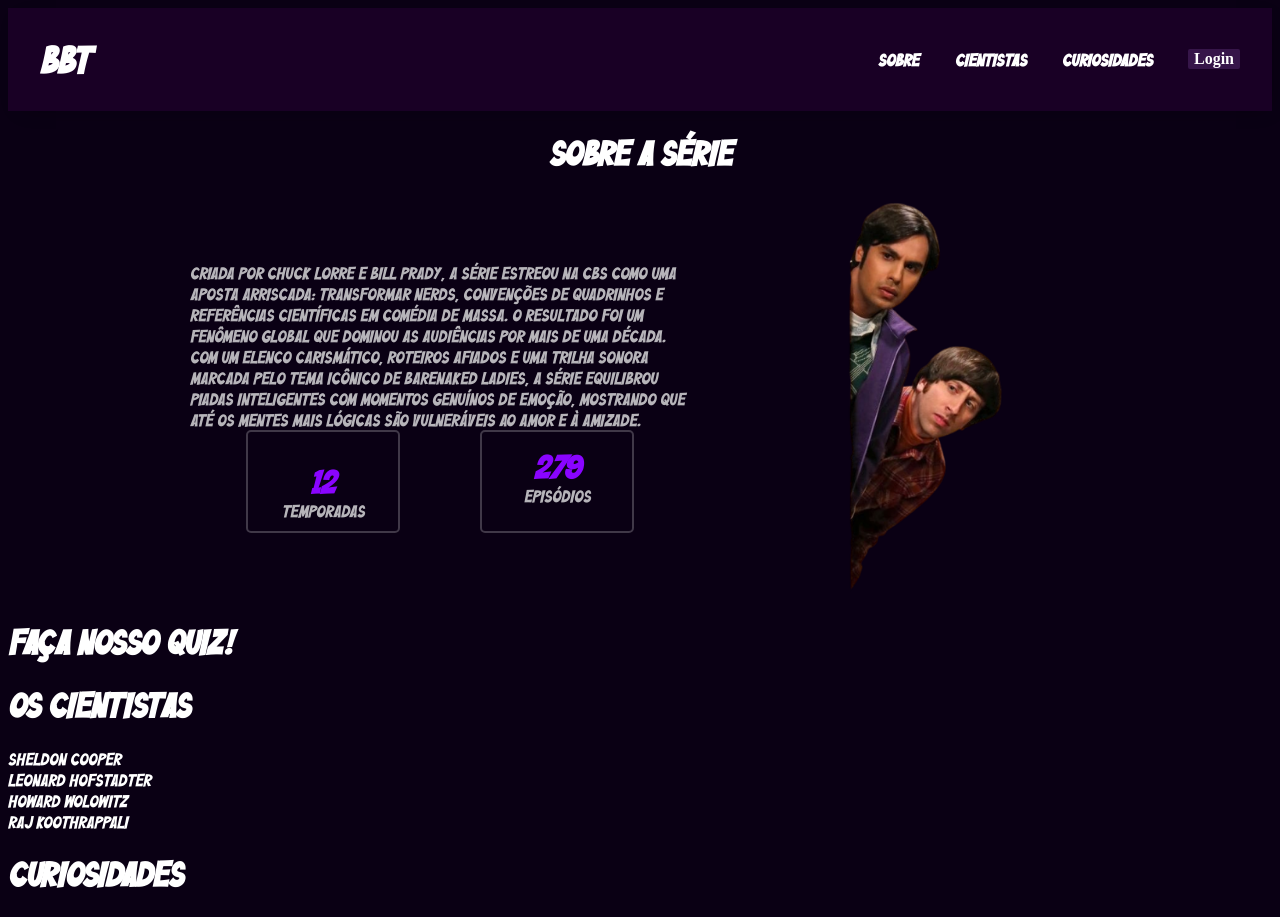
==== web-data-viz/public/index.html @ 389aa231 "cadastro e login funcionando" ====
<!DOCTYPE html>
<html lang="en">

<head>
    <meta charset="UTF-8">
    <meta name="viewport" content="width=device-width, initial-scale=1.0">
    <title>BBT</title>

    <link rel="stylesheet" href="style/style.css">

</head>

<body>

    <div class="header">
        <div class="container">
            <h1 class="titulo">BBT</h1>
            <ul class="navbar">
                <li><a href="#sobre">Sobre</a></li>
                <li><a href="#cientistas">Cientistas</a></li>
                <li><a href="#curiosidades">Curiosidades</a></li>
                <li>
                    <button> <a href="login.html">Login</a></button>
                </li>
            </ul>
        </div>
    </div>

    <div>
        <!--colocar um banner?-->
    </div>

    <div id="sobre">
        <h1>Sobre a série</h1>
        <div class="container1">
            <div class="sobre-texto">
                <span>Criada por Chuck Lorre e Bill Prady, a série estreou na CBS como uma aposta arriscada: transformar
                    nerds, convenções de quadrinhos e referências científicas em comédia de massa. O resultado foi um
                    fenômeno global que dominou as audiências por mais de uma década.

                    Com um elenco carismático, roteiros afiados e uma trilha sonora marcada pelo tema icônico de
                    Barenaked Ladies, a série equilibrou piadas inteligentes com momentos genuínos de emoção, mostrando
                    que até os mentes mais lógicas são vulneráveis ao amor e à amizade.</span>
                <div class="cards">
                    <div class="card1">
                        <p>12</p>
                        <span>Temporadas</span>
                    </div>
                    <div class="card2">
                        <p>279</p>
                        <span>Episódios</span>
                    </div>
                </div>
            </div>

            <div class="sobre-img">
                <img src="assets/img/sobre.png" alt="">
            </div>
        </div>
    </div>

    <div>
        <h1>Faça nosso quiz!</h1>
    </div>

    <div id="cientistas">
        <h1>Os cientistas</h1>
        <div>Sheldon Cooper</div>
        <div>Leonard Hofstadter</div>
        <div>Howard Wolowitz</div>
        <div>Raj Koothrappali</div>
    </div>

    <div id="curiosidades">
        <h1>Curiosidades</h1>
    </div>

</body>

</html>
---- web-data-viz/public/style/style.css ----
@font-face {
    font-family: "Bazinga";
    src: url(../assets/fonte/Bazinga!\ Italic\ 400.otf);
}

body {
    background-color: #0a0014;
    color: #ffffff;
    font-family: "Bazinga";
}

.header {
    background-color: #190025;
    box-shadow: 0.3125rem 0.3125rem 1.25rem -0.6875rem #00000075;
    padding: 1.8rem 0;
    position: sticky;
    width: 100%;
}

.container {
    display: flex;
    align-items: center;
    justify-content: space-between;
    max-width: 1200px;
    margin: 0 auto;
    padding: 0 1.875rem;
}

.titulo {
    font-size: 2.2rem;
    margin: 0;
    font-weight: 800;
}

.navbar {
    display: flex;
    list-style: none;
    padding: 0;
    margin: 0;
    align-items: center;
}

.navbar li {
    margin-left: 2.2rem;
    display: flex;
    align-items: center;
}

.navbar a {
    text-decoration: none;
    color: white;
    font-size: 1rem;
    font-weight: 600;
}

.navbar li button {
    background-color: #421e58b8;
    font-family: 'Times New Roman', Times, serif;
    color: #ffffff;
    font-size: 1rem;
    font-weight: 600;
    border: none;
    border-radius: 2px;
}

#sobre h1{
    display: flex;
    justify-content: center;
}

.container1 {
    display: flex;
    justify-content: center;
    align-items: center;
}

.sobre-texto {
    width: 500px;
}

.sobre-texto span{
    color: #ffffffb4;
    margin-bottom: 10px;
}

.sobre-texto p{
    color: #8a04ff;
    font-size: 30px;
    font-weight: 600;
}

.cards {
    display: flex;
    justify-content: center;
}

.card1 {
    display: flex;
    flex-direction: column;
    align-items: center;
    margin-right: 80px;
    border: 2px solid #ffffff38;
    border-radius: 5px;
    width: 150px;
}

.card1 p{
    margin-bottom: -1px;
}

.card2 {
    display: flex;
    flex-direction: column;
    align-items: center;
    border: 2px solid #ffffff38;
    border-radius: 5px;
    width: 150px;
}

.card2 p{
    margin-bottom: -1px;
    margin-top: 15px;
}

.sobre-img img{
    width: 400px;
}
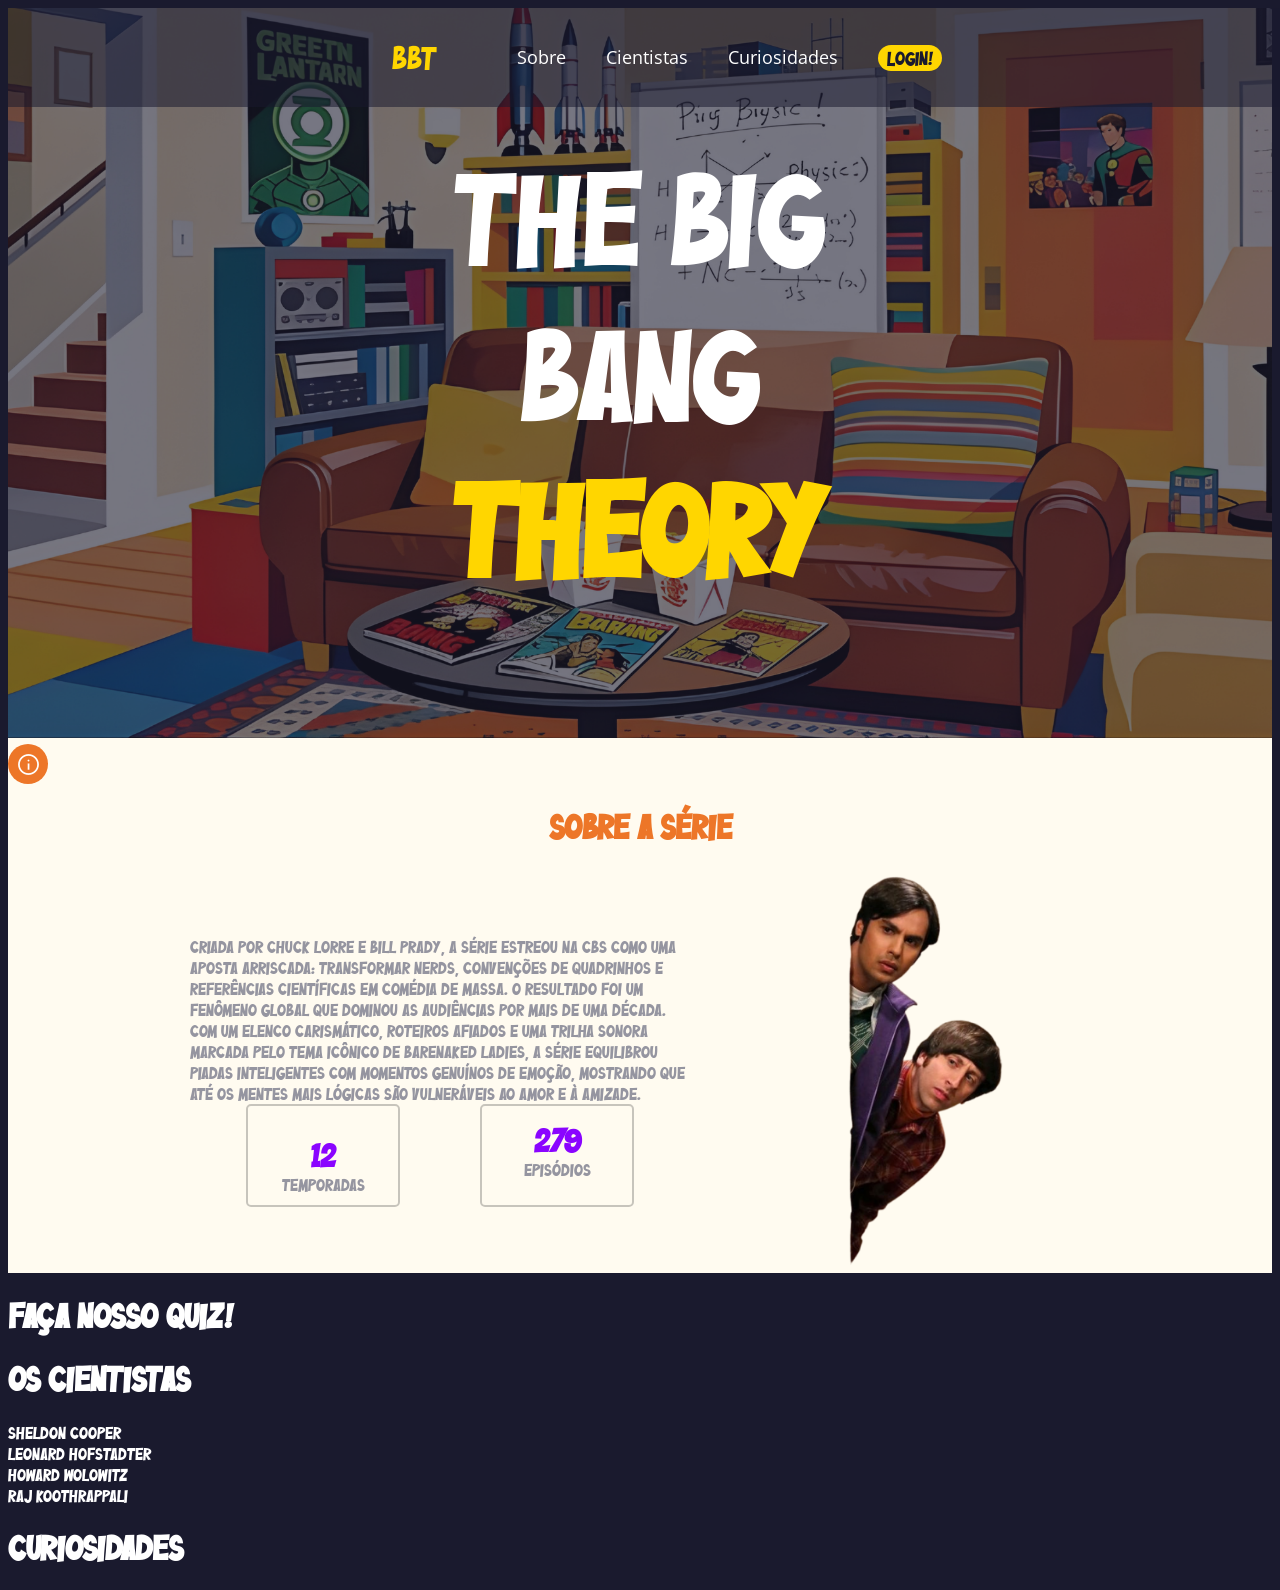
==== commit 86d9505a: "Atualizações index" ====
--- a/web-data-viz/public/index.html
+++ b/web-data-viz/public/index.html
@@ -7,6 +7,8 @@
     <title>BBT</title>
 
     <link rel="stylesheet" href="style/style.css">
+    <link rel="icon" href="assets/icon/icon.ico">
+    <link href="https://fonts.googleapis.com/css2?family=Material+Symbols+Outlined" rel="stylesheet" />
 
 </head>
 
@@ -14,47 +16,63 @@
 
     <div class="header">
         <div class="container">
-            <h1 class="titulo">BBT</h1>
+            <p class="titulo">BBT</p>
             <ul class="navbar">
-                <li><a href="#sobre">Sobre</a></li>
-                <li><a href="#cientistas">Cientistas</a></li>
-                <li><a href="#curiosidades">Curiosidades</a></li>
                 <li>
-                    <button> <a href="login.html">Login</a></button>
+                    <a href="#sobre">Sobre</a>
+                </li>
+                <li>
+                    <a href="#cientistas">Cientistas</a>
+                </li>
+                <li>
+                    <a href="#curiosidades">Curiosidades</a>
+                </li>
+                <li>
+                    <a href="login.html"><button>Login!</button></a>
                 </li>
             </ul>
         </div>
     </div>
 
-    <div>
-        <!--colocar um banner?-->
+    <div class="inicio-banner">
+        <div class="banner-texto">
+            <p>THE BIG BANG <span>THEORY</span></p>
+        </div>
     </div>
 
-    <div id="sobre">
-        <h1>Sobre a série</h1>
-        <div class="container1">
-            <div class="sobre-texto">
-                <span>Criada por Chuck Lorre e Bill Prady, a série estreou na CBS como uma aposta arriscada: transformar
-                    nerds, convenções de quadrinhos e referências científicas em comédia de massa. O resultado foi um
-                    fenômeno global que dominou as audiências por mais de uma década.
+    <div class="cor-clara">
+        <div id="sobre">
+            <div class="div-icons laranja">
+                <span class="material-symbols-outlined">info</span>
+            </div>
+            <h1>Sobre a série</h1>
+            <div class="container1">
+                <div class="sobre-texto">
+                    <span>Criada por Chuck Lorre e Bill Prady, a série estreou na CBS como uma aposta arriscada:
+                        transformar
+                        nerds, convenções de quadrinhos e referências científicas em comédia de massa. O resultado foi
+                        um
+                        fenômeno global que dominou as audiências por mais de uma década.
 
-                    Com um elenco carismático, roteiros afiados e uma trilha sonora marcada pelo tema icônico de
-                    Barenaked Ladies, a série equilibrou piadas inteligentes com momentos genuínos de emoção, mostrando
-                    que até os mentes mais lógicas são vulneráveis ao amor e à amizade.</span>
-                <div class="cards">
-                    <div class="card1">
-                        <p>12</p>
-                        <span>Temporadas</span>
-                    </div>
-                    <div class="card2">
-                        <p>279</p>
-                        <span>Episódios</span>
+                        Com um elenco carismático, roteiros afiados e uma trilha sonora marcada pelo tema icônico de
+                        Barenaked Ladies, a série equilibrou piadas inteligentes com momentos genuínos de emoção,
+                        mostrando
+                        que até os mentes mais lógicas são vulneráveis ao amor e à amizade.</span>
+                    <div class="cards">
+                        <div class="card1">
+                            <p>12</p>
+                            <span>Temporadas</span>
+                        </div>
+                        <div class="card2">
+                            <p>279</p>
+                            <span>Episódios</span>
+                        </div>
                     </div>
                 </div>
-            </div>
 
-            <div class="sobre-img">
-                <img src="assets/img/sobre.png" alt="">
+                <div class="sobre-img">
+                    <img src="assets/img/sobre.png" alt="">
+                </div>
             </div>
         </div>
     </div>
--- a/web-data-viz/public/style/style.css
+++ b/web-data-viz/public/style/style.css
@@ -1,71 +1,130 @@
 @font-face {
     font-family: "Bazinga";
-    src: url(../assets/fonte/Bazinga!\ Italic\ 400.otf);
+    src: url(../assets/fonte/Bazinga-Regular.otf);
 }
 
+@font-face {
+    font-family: "Bazinga Italic";
+    src: url(../assets/fonte/Bazinga-RegularItalic.otf);
+}
+
+@font-face {
+    font-family: "Open sans";
+    src: url(../assets/fonte/OpenSans-VariableFont_wdth\,wght.ttf);
+}
+
+.div-icons {
+    width: 40px;
+    height: 40px;
+    border-radius: 20px;
+    display: flex;
+    justify-content: center;
+    align-items: center;
+}
+
+.laranja {
+    background-color: #ed7628;
+}
+
+.div-icons .material-symbols-outlined {
+  color: #ffffff;
+  font-size: 25px; 
+  font-variation-settings: 'opsz' 40;
+}
+
+
 body {
-    background-color: #0a0014;
+    background-color: #1a1a2e;
     color: #ffffff;
     font-family: "Bazinga";
 }
 
 .header {
-    background-color: #190025;
-    box-shadow: 0.3125rem 0.3125rem 1.25rem -0.6875rem #00000075;
-    padding: 1.8rem 0;
-    position: sticky;
     width: 100%;
+    background-color: #1a1a2e87;  
+    position: fixed;
 }
 
 .container {
     display: flex;
     align-items: center;
-    justify-content: space-between;
-    max-width: 1200px;
-    margin: 0 auto;
-    padding: 0 1.875rem;
+    justify-content: center;
 }
 
 .titulo {
-    font-size: 2.2rem;
-    margin: 0;
-    font-weight: 800;
+    color: #ffd600;
+    margin-left: 3%;
+    font-size: 30px;
 }
 
 .navbar {
     display: flex;
+}
+
+.navbar a {
+    color: #ffffff;
+    font-family: 'Open Sans';
+    text-decoration: none;
+    margin-left: 20px;
+    font-size: 18px;
+}
+
+.navbar li {
+    color: #ffffff;
+    font-family: 'Open Sans';
     list-style: none;
-    padding: 0;
-    margin: 0;
+    margin-left: 20px;
+    font-size: 18px;
+}
+
+.navbar li a button {
+    background-color: #ffd600;
+    padding-left: 9px;
+    padding-right: 9px;
+    font-family: "Bazinga";
+    color: #1a1a2e;
+    font-size: 18px;
+    border: none;
+    border-radius: 15px;
+}
+
+.inicio-banner {
+    background-image: url(../assets/img/banner.png);
+    height: 730px;
+    display: flex;
+    background-size: cover;
+    justify-content: center;
     align-items: center;
 }
 
-.navbar li {
-    margin-left: 2.2rem;
-    display: flex;
-    align-items: center;
+.inicio-banner .banner-texto {
+    width: 50%;
+    text-align: center;
 }
 
-.navbar a {
-    text-decoration: none;
-    color: white;
-    font-size: 1rem;
-    font-weight: 600;
+.banner-texto p {
+    color: #ffffff;
+    font-size: 120px;
 }
 
-.navbar li button {
-    background-color: #421e58b8;
-    font-family: 'Times New Roman', Times, serif;
-    color: #ffffff;
-    font-size: 1rem;
-    font-weight: 600;
-    border: none;
-    border-radius: 2px;
+.banner-texto span {
+    font-weight: bold;
+    color: #ffd600;
 }
 
-#sobre h1{
+/***********************************************SOBRE************************************************************/
+.cor-clara {
+    background-color: #fffbf0;
+}
+
+#sobre {
+    padding-top: 0.5%;
+}
+
+#sobre h1 {
     display: flex;
     justify-content: center;
+    color: #ed7628;
 }
 
 .container1 {
@@ -78,12 +137,13 @@
     width: 500px;
 }
 
-.sobre-texto span{
+.sobre-texto span {
     color: #ffffffb4;
     margin-bottom: 10px;
+    color: #9595a0;
 }
 
-.sobre-texto p{
+.sobre-texto p {
     color: #8a04ff;
     font-size: 30px;
     font-weight: 600;
@@ -99,12 +159,12 @@
     flex-direction: column;
     align-items: center;
     margin-right: 80px;
-    border: 2px solid #ffffff38;
+    border: 2px solid #00000038;
     border-radius: 5px;
     width: 150px;
 }
 
-.card1 p{
+.card1 p {
     margin-bottom: -1px;
 }
 
@@ -112,16 +172,16 @@
     display: flex;
     flex-direction: column;
     align-items: center;
-    border: 2px solid #ffffff38;
+    border: 2px solid #00000038;
     border-radius: 5px;
     width: 150px;
 }
 
-.card2 p{
+.card2 p {
     margin-bottom: -1px;
     margin-top: 15px;
 }
 
-.sobre-img img{
+.sobre-img img {
     width: 400px;
 }
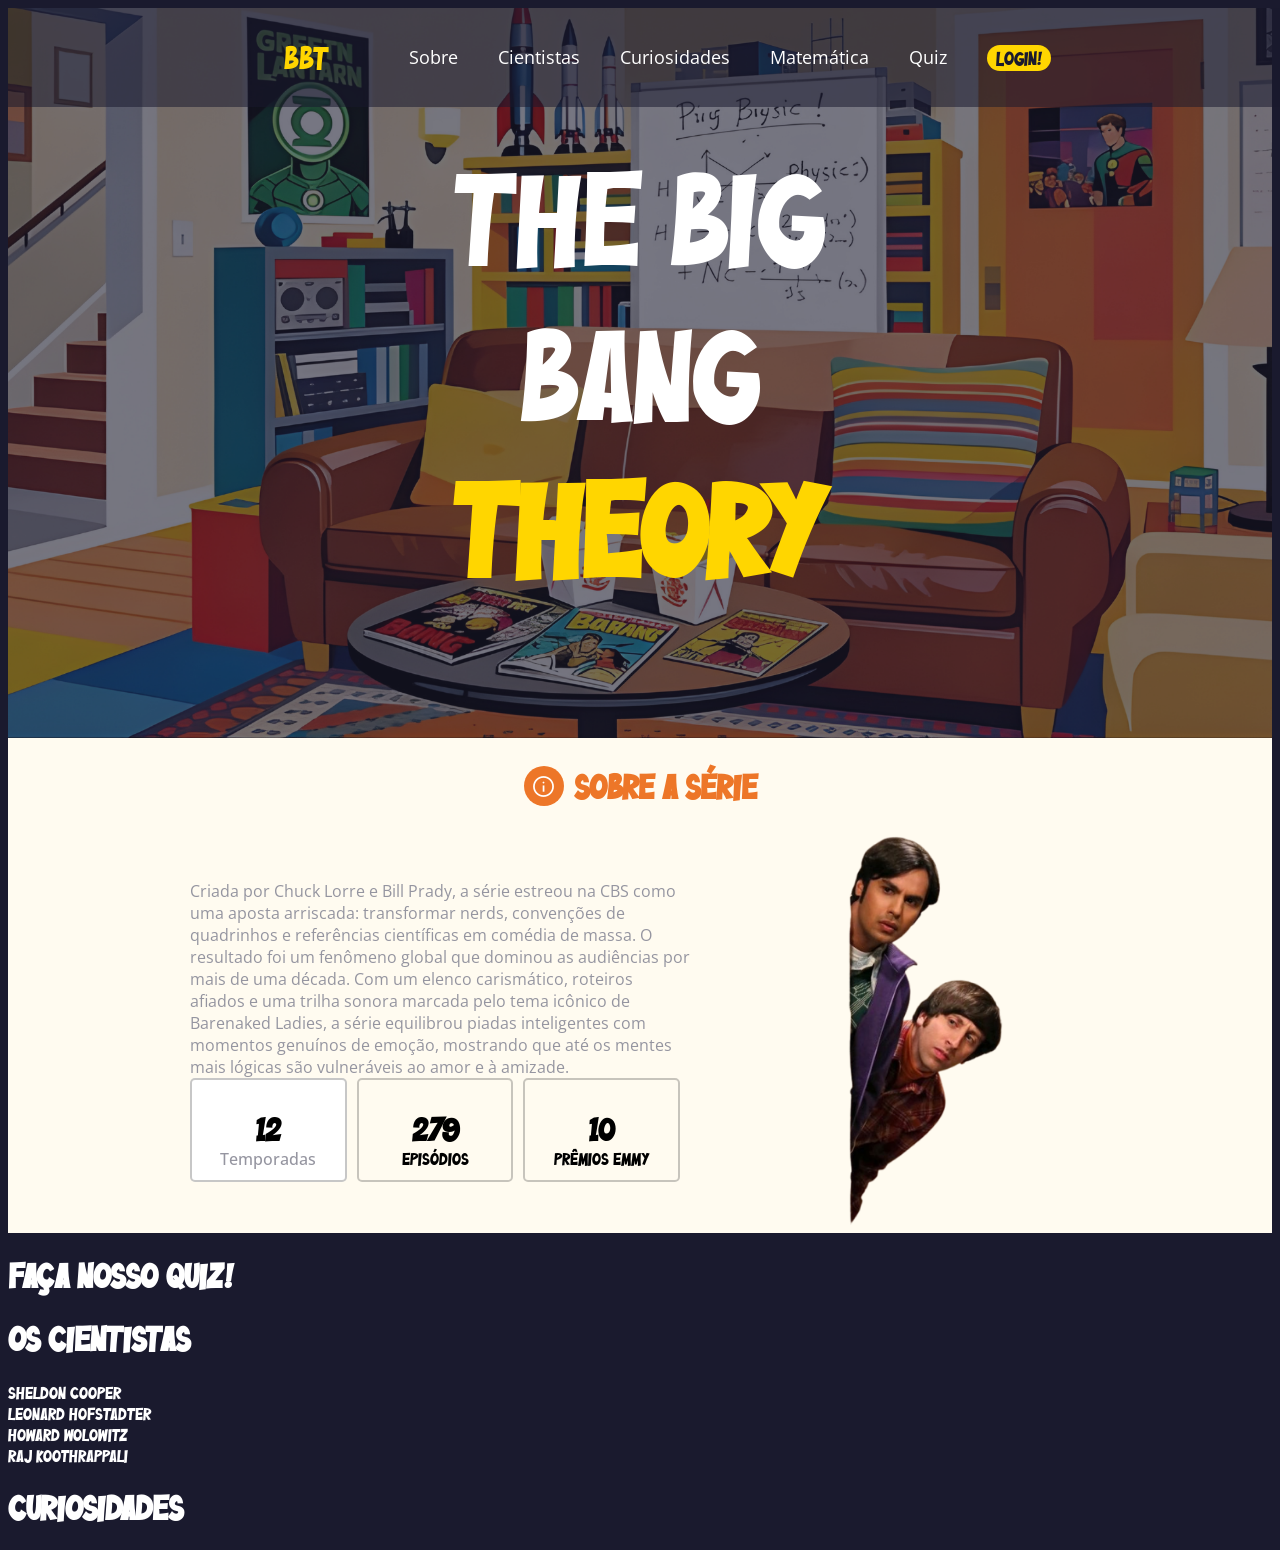
==== commit 89c13b93: "Atualizações no css" ====
--- a/web-data-viz/public/index.html
+++ b/web-data-viz/public/index.html
@@ -28,6 +28,12 @@
                     <a href="#curiosidades">Curiosidades</a>
                 </li>
                 <li>
+                    <a href="#">Matemática</a>
+                </li>
+                <li>
+                    <a href="#">Quiz</a>
+                </li>
+                <li>
                     <a href="login.html"><button>Login!</button></a>
                 </li>
             </ul>
@@ -42,10 +48,12 @@
 
     <div class="cor-clara">
         <div id="sobre">
-            <div class="div-icons laranja">
-                <span class="material-symbols-outlined">info</span>
+            <div class="comeco-texto">
+                <div class="div-icons laranja">
+                    <span class="material-symbols-outlined">info</span>
+                </div>
+                <h1>Sobre a série</h1>
             </div>
-            <h1>Sobre a série</h1>
             <div class="container1">
                 <div class="sobre-texto">
                     <span>Criada por Chuck Lorre e Bill Prady, a série estreou na CBS como uma aposta arriscada:
@@ -58,6 +66,7 @@
                         Barenaked Ladies, a série equilibrou piadas inteligentes com momentos genuínos de emoção,
                         mostrando
                         que até os mentes mais lógicas são vulneráveis ao amor e à amizade.</span>
+
                     <div class="cards">
                         <div class="card1">
                             <p>12</p>
@@ -66,6 +75,10 @@
                         <div class="card2">
                             <p>279</p>
                             <span>Episódios</span>
+                        </div>
+                        <div class="card3">
+                            <p>10</p>
+                            <span>Prêmios Emmy</span>
                         </div>
                     </div>
                 </div>
--- a/web-data-viz/public/style/style.css
+++ b/web-data-viz/public/style/style.css
@@ -11,6 +11,105 @@
 @font-face {
     font-family: "Open sans";
     src: url(../assets/fonte/OpenSans-VariableFont_wdth\,wght.ttf);
+}
+
+body {
+    background-color: #1a1a2e;
+    color: #ffffff;
+    font-family: "Bazinga";
+}
+
+.header {
+    width: 100%;
+    background-color: #1a1a2e87;  
+    position: fixed;
+}
+
+.container {
+    display: flex;
+    align-items: center;
+    justify-content: center;
+}
+
+.titulo {
+    color: #ffd600;
+    margin-left: 3%;
+    font-size: 30px;
+}
+
+.navbar {
+    display: flex;
+}
+
+.navbar a {
+    color: #ffffff;
+    font-family: 'Open Sans';
+    text-decoration: none;
+    margin-left: 20px;
+    font-size: 18px;
+}
+
+.navbar li {
+    color: #ffffff;
+    font-family: 'Open Sans';
+    list-style: none;
+    margin-left: 20px;
+    font-size: 18px;
+}
+
+.navbar li a button {
+    background-color: #ffd600;
+    padding-left: 9px;
+    padding-right: 9px;
+    font-family: "Bazinga";
+    color: #1a1a2e;
+    font-size: 18px;
+    border: none;
+    border-radius: 15px;
+}
+
+.inicio-banner {
+    background-image: url(../assets/img/banner.png);
+    height: 730px;
+    display: flex;
+    background-size: cover;
+    justify-content: center;
+    align-items: center;
+}
+
+.inicio-banner .banner-texto {
+    width: 50%;
+    text-align: center;
+}
+
+.banner-texto p {
+    color: #ffffff;
+    font-size: 120px;
+}
+
+.banner-texto span {
+    font-weight: bold;
+    color: #ffd600;
+}
+
+/***********************************************SOBRE************************************************************/
+.cor-clara {
+    background-color: #fffbf0;
+}
+
+#sobre {
+    padding-top: 0.5%;
+}
+
+#sobre h1 {
+    display: flex;
+    justify-content: center;
+    color: #ed7628;
+}
+
+.comeco-texto {
+    display: flex;
+    justify-content: center;
 }
 
 .div-icons {
@@ -20,6 +119,8 @@
     display: flex;
     justify-content: center;
     align-items: center;
+    margin-top: 22px;
+    margin-right: 10px;
 }
 
 .laranja {
@@ -32,101 +133,6 @@
   font-variation-settings: 'opsz' 40;
 }
 
-
-body {
-    background-color: #1a1a2e;
-    color: #ffffff;
-    font-family: "Bazinga";
-}
-
-.header {
-    width: 100%;
-    background-color: #1a1a2e87;  
-    position: fixed;
-}
-
-.container {
-    display: flex;
-    align-items: center;
-    justify-content: center;
-}
-
-.titulo {
-    color: #ffd600;
-    margin-left: 3%;
-    font-size: 30px;
-}
-
-.navbar {
-    display: flex;
-}
-
-.navbar a {
-    color: #ffffff;
-    font-family: 'Open Sans';
-    text-decoration: none;
-    margin-left: 20px;
-    font-size: 18px;
-}
-
-.navbar li {
-    color: #ffffff;
-    font-family: 'Open Sans';
-    list-style: none;
-    margin-left: 20px;
-    font-size: 18px;
-}
-
-.navbar li a button {
-    background-color: #ffd600;
-    padding-left: 9px;
-    padding-right: 9px;
-    font-family: "Bazinga";
-    color: #1a1a2e;
-    font-size: 18px;
-    border: none;
-    border-radius: 15px;
-}
-
-.inicio-banner {
-    background-image: url(../assets/img/banner.png);
-    height: 730px;
-    display: flex;
-    background-size: cover;
-    justify-content: center;
-    align-items: center;
-}
-
-.inicio-banner .banner-texto {
-    width: 50%;
-    text-align: center;
-}
-
-.banner-texto p {
-    color: #ffffff;
-    font-size: 120px;
-}
-
-.banner-texto span {
-    font-weight: bold;
-    color: #ffd600;
-}
-
-/***********************************************SOBRE************************************************************/
-.cor-clara {
-    background-color: #fffbf0;
-}
-
-#sobre {
-    padding-top: 0.5%;
-}
-
-#sobre h1 {
-    display: flex;
-    justify-content: center;
-    color: #ed7628;
-}
-
 .container1 {
     display: flex;
     justify-content: center;
@@ -138,48 +144,79 @@
 }
 
 .sobre-texto span {
-    color: #ffffffb4;
     margin-bottom: 10px;
     color: #9595a0;
+    font-family: "Open sans";
 }
 
 .sobre-texto p {
-    color: #8a04ff;
+    color: black;
     font-size: 30px;
     font-weight: 600;
+    font-family: "Bazinga";
 }
 
 .cards {
     display: flex;
-    justify-content: center;
 }
 
 .card1 {
     display: flex;
     flex-direction: column;
     align-items: center;
-    margin-right: 80px;
+    margin-right: 10px;
     border: 2px solid #00000038;
     border-radius: 5px;
-    width: 150px;
+    width: 220px;
+    background-color: white;
 }
 
 .card1 p {
     margin-bottom: -1px;
 }
 
+.card1 span {
+    font-family: "Open sans";
+    color: #9595a0;
+    font-weight: 500;
+}
+
 .card2 {
     display: flex;
     flex-direction: column;
     align-items: center;
+    margin-right: 10px;
     border: 2px solid #00000038;
     border-radius: 5px;
-    width: 150px;
+    width: 220px;
 }
 
 .card2 p {
     margin-bottom: -1px;
-    margin-top: 15px;
+}
+
+.card2 span {
+    font-family: "Bazinga";
+    color: #000000;
+}
+
+.card3 {
+    display: flex;
+    flex-direction: column;
+    align-items: center;
+    margin-right: 10px;
+    border: 2px solid #00000038;
+    border-radius: 5px;
+    width: 220px;
+}
+
+.card3 p {
+    margin-bottom: -1px;
+}
+
+.card3 span {
+    font-family: "Bazinga";
+    color: #000000;
 }
 
 .sobre-img img {
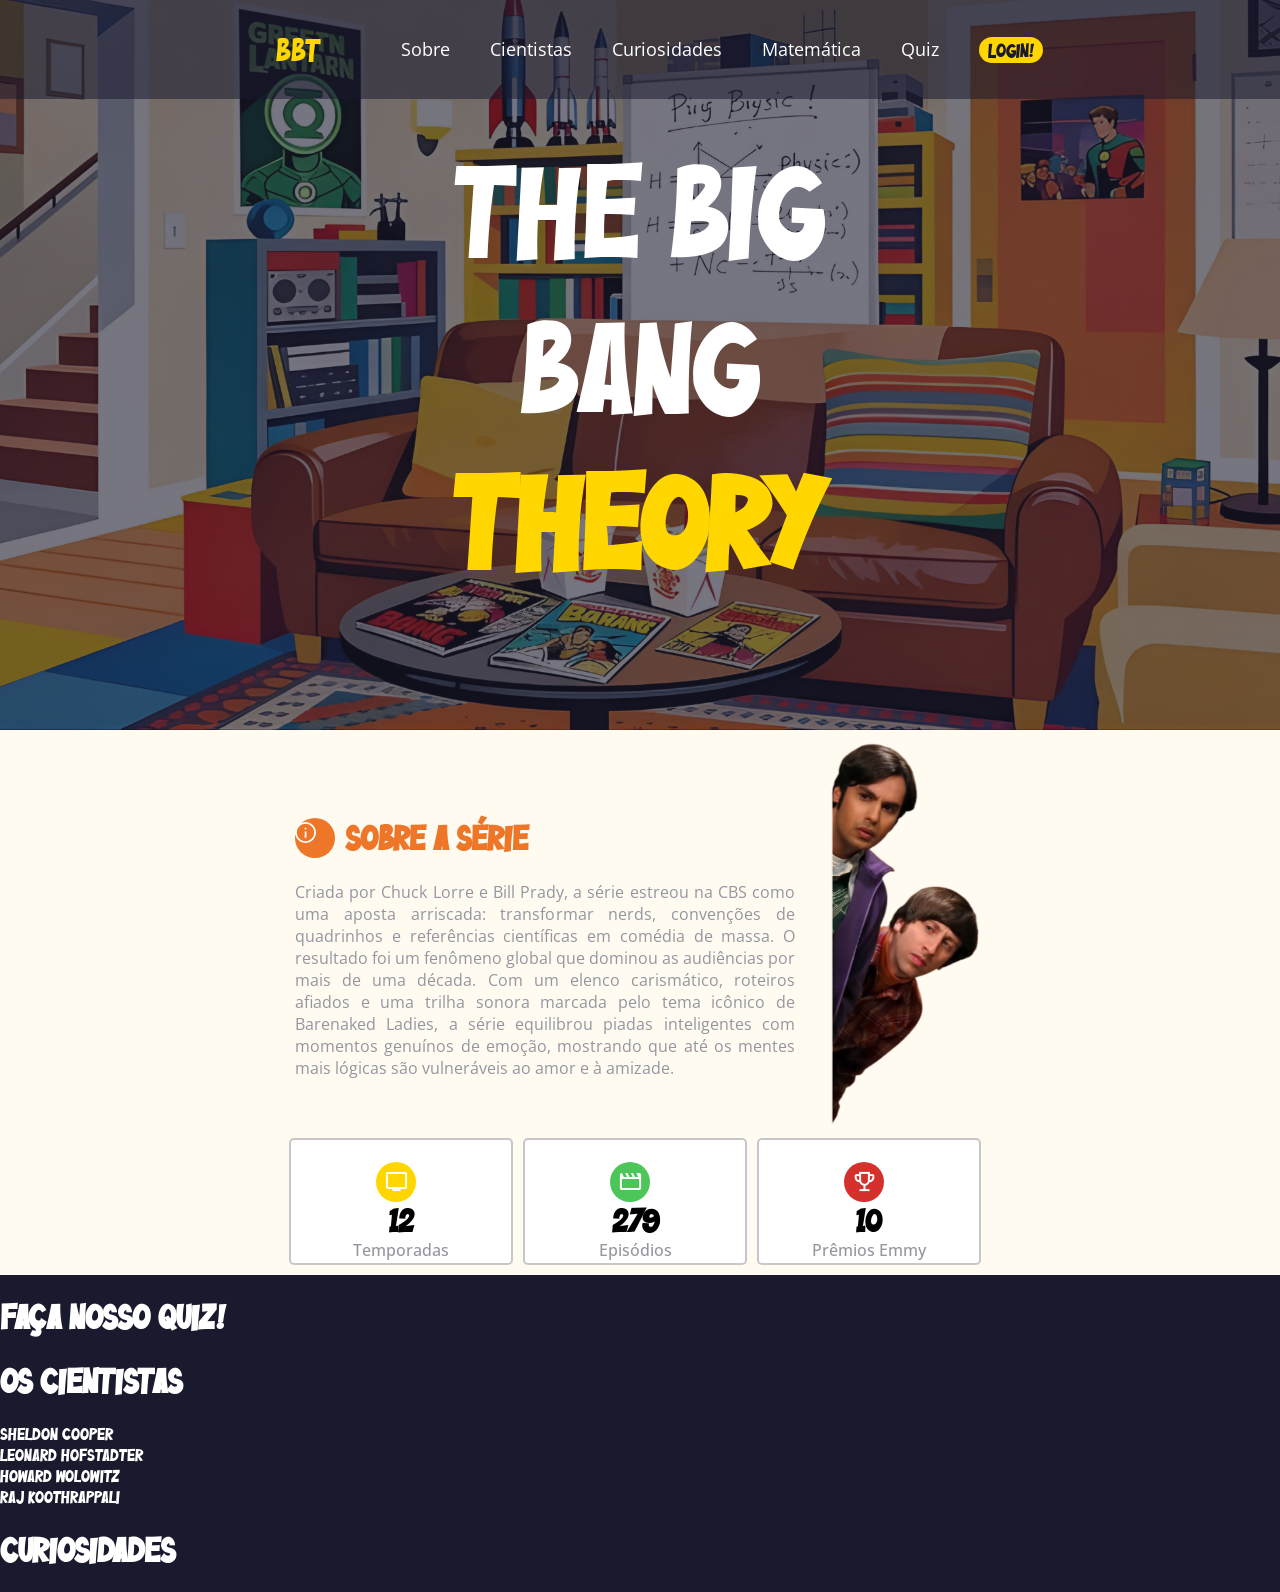
==== commit b31d3451: "Gráficos da web-data-viz em andamento" ====
--- a/web-data-viz/public/index.html
+++ b/web-data-viz/public/index.html
@@ -48,14 +48,16 @@
 
     <div class="cor-clara">
         <div id="sobre">
-            <div class="comeco-texto">
+            
+            <div class="container1">
+                
+                <div class="sobre-texto">
+                    <div class="comeco-texto">
                 <div class="div-icons laranja">
                     <span class="material-symbols-outlined">info</span>
                 </div>
                 <h1>Sobre a série</h1>
             </div>
-            <div class="container1">
-                <div class="sobre-texto">
                     <span>Criada por Chuck Lorre e Bill Prady, a série estreou na CBS como uma aposta arriscada:
                         transformar
                         nerds, convenções de quadrinhos e referências científicas em comédia de massa. O resultado foi
@@ -67,25 +69,35 @@
                         mostrando
                         que até os mentes mais lógicas são vulneráveis ao amor e à amizade.</span>
 
-                    <div class="cards">
-                        <div class="card1">
-                            <p>12</p>
-                            <span>Temporadas</span>
-                        </div>
-                        <div class="card2">
-                            <p>279</p>
-                            <span>Episódios</span>
-                        </div>
-                        <div class="card3">
-                            <p>10</p>
-                            <span>Prêmios Emmy</span>
-                        </div>
-                    </div>
                 </div>
 
                 <div class="sobre-img">
                     <img src="assets/img/sobre.png" alt="">
                 </div>
+            </div>
+        </div>
+
+        <div class="cards">
+            <div class="card">
+                <div class="div-icons-card amarelo">
+                    <span class="material-symbols-outlined">tv</span>
+                </div>
+                <p>12</p>
+                <span>Temporadas</span>
+            </div>
+            <div class="card">
+                <div class="div-icons-card verde">
+                    <span class="material-symbols-outlined">movie</span>
+                </div>
+                <p>279</p>
+                <span>Episódios</span>
+            </div>
+            <div class="card">
+                <div class="div-icons-card vermelho">
+                    <span class="material-symbols-outlined">trophy</span>
+                </div>
+                <p>10</p>
+                <span>Prêmios Emmy</span>
             </div>
         </div>
     </div>
--- a/web-data-viz/public/style/style.css
+++ b/web-data-viz/public/style/style.css
@@ -17,6 +17,8 @@
     background-color: #1a1a2e;
     color: #ffffff;
     font-family: "Bazinga";
+    text-align: justify;
+    margin: 0;
 }
 
 .header {
@@ -95,6 +97,10 @@
 /***********************************************SOBRE************************************************************/
 .cor-clara {
     background-color: #fffbf0;
+    display: flex;
+    justify-content: center;
+    align-items: center;
+    flex-direction: column;
 }
 
 #sobre {
@@ -109,7 +115,6 @@
 
 .comeco-texto {
     display: flex;
-    justify-content: center;
 }
 
 .div-icons {
@@ -131,6 +136,9 @@
   color: #ffffff;
   font-size: 25px; 
   font-variation-settings: 'opsz' 40;
+  font-family: 'Material Symbols Outlined';
+  display: inline-block;
+  white-space: nowrap;
 }
 
 .container1 {
@@ -147,6 +155,7 @@
     margin-bottom: 10px;
     color: #9595a0;
     font-family: "Open sans";
+    margin-right: 20px;
 }
 
 .sobre-texto p {
@@ -158,9 +167,13 @@
 
 .cards {
     display: flex;
-}
-
-.card1 {
+    justify-content: center;
+    align-items: center;
+    width: 100%;
+    margin-bottom: 10px;
+}
+
+.card {
     display: flex;
     flex-direction: column;
     align-items: center;
@@ -171,54 +184,55 @@
     background-color: white;
 }
 
-.card1 p {
+.div-icons-card {
+    width: 40px;
+    height: 40px;
+    border-radius: 20px;
+    display: flex;
+    justify-content: center;
+    align-items: center;
+    margin-top: 22px;
+    margin-right: 10px;
+}
+
+.amarelo {
+    background-color: #ffd600;
+}
+
+.verde {
+    background-color: #4cc659;
+}
+
+.vermelho {
+    background-color: #d5312c;
+}
+
+.div-icons-card .material-symbols-outlined {
+  color: #ffffff;
+  font-size: 25px; 
+  font-variation-settings: 'opsz' 40;
+  font-family: 'Material Symbols Outlined';
+  display: inline-block;
+  white-space: nowrap;
+}
+
+.card p {
     margin-bottom: -1px;
-}
-
-.card1 span {
+    margin-top: -1px;
+    color: black;
+    font-size: 30px;
+    font-weight: 600;
+    font-family: "Bazinga";
+}
+
+.card span {
     font-family: "Open sans";
     color: #9595a0;
     font-weight: 500;
-}
-
-.card2 {
-    display: flex;
-    flex-direction: column;
-    align-items: center;
-    margin-right: 10px;
-    border: 2px solid #00000038;
-    border-radius: 5px;
-    width: 220px;
-}
-
-.card2 p {
-    margin-bottom: -1px;
-}
-
-.card2 span {
-    font-family: "Bazinga";
-    color: #000000;
-}
-
-.card3 {
-    display: flex;
-    flex-direction: column;
-    align-items: center;
-    margin-right: 10px;
-    border: 2px solid #00000038;
-    border-radius: 5px;
-    width: 220px;
-}
-
-.card3 p {
-    margin-bottom: -1px;
-}
-
-.card3 span {
-    font-family: "Bazinga";
-    color: #000000;
+    margin-bottom: 2px;
 }
 
 .sobre-img img {
-    width: 400px;
+    width: 160px;
+    margin-left: 30px;
 }
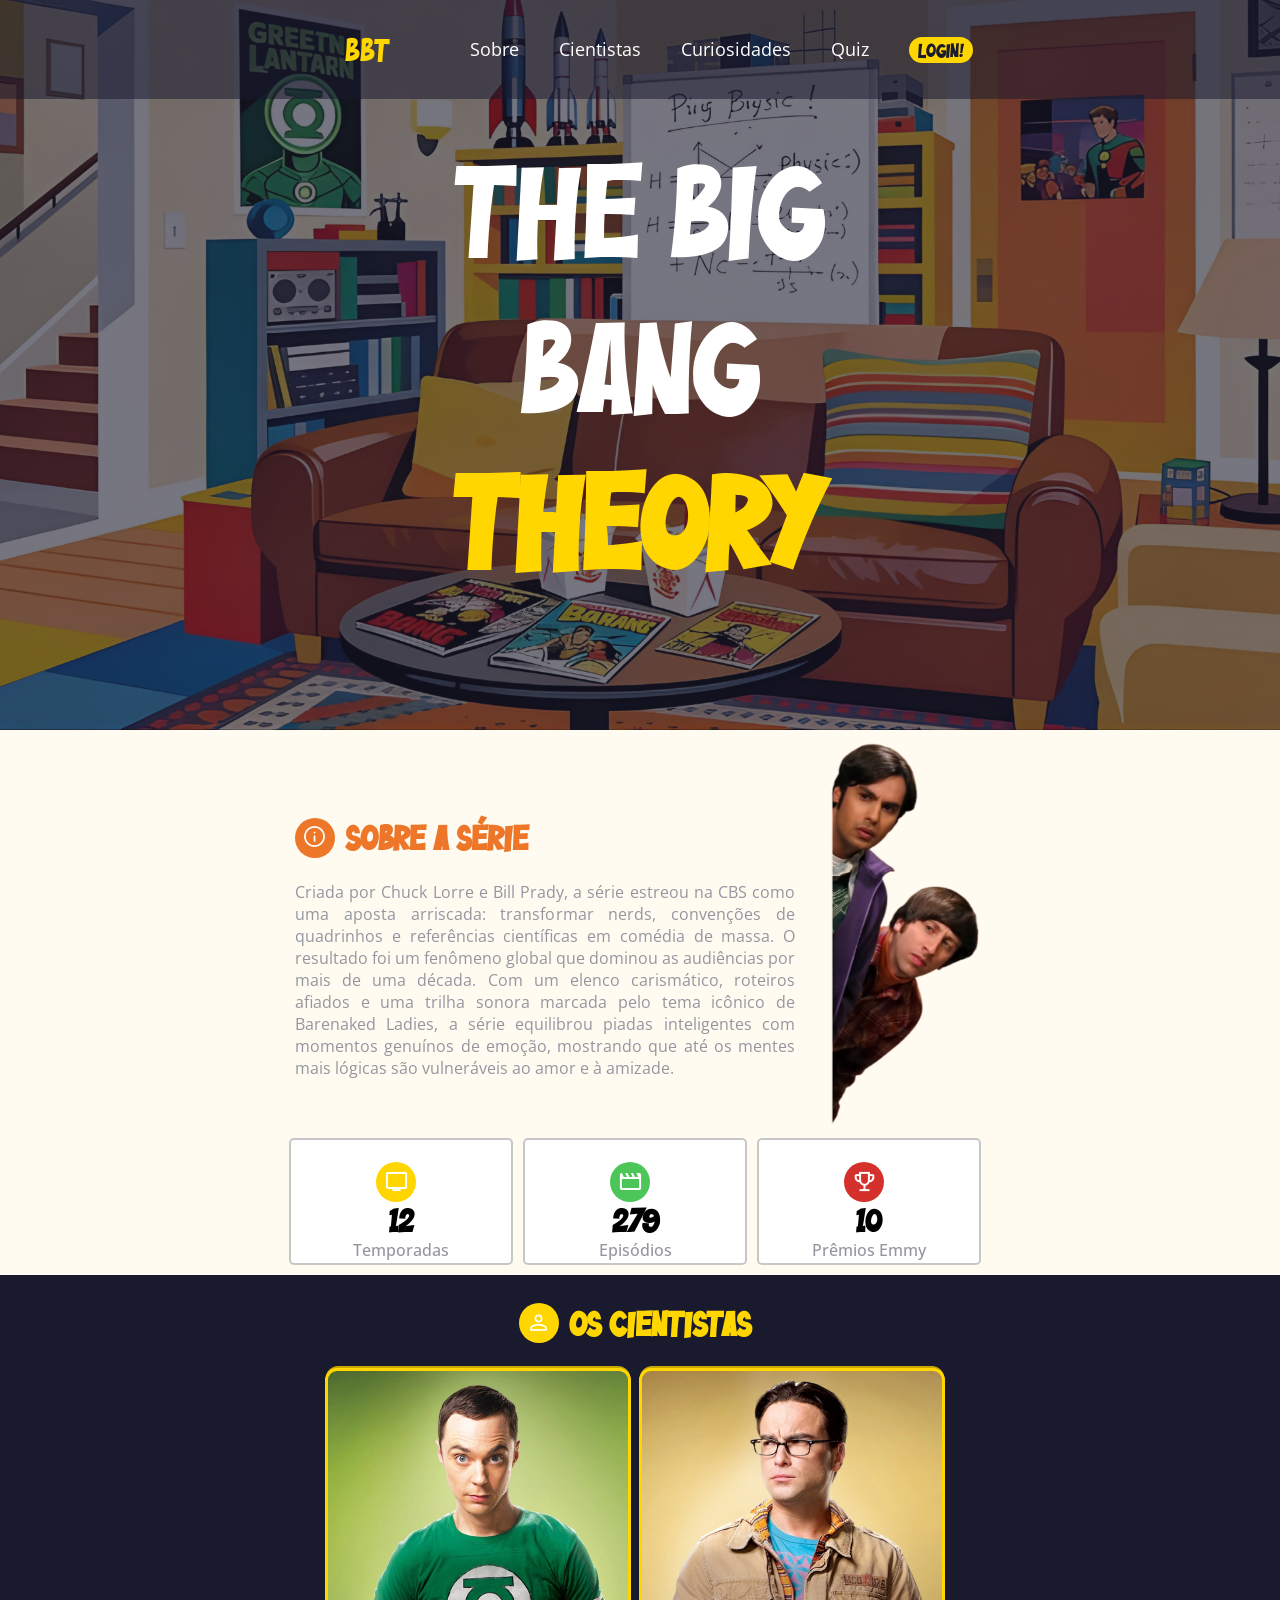
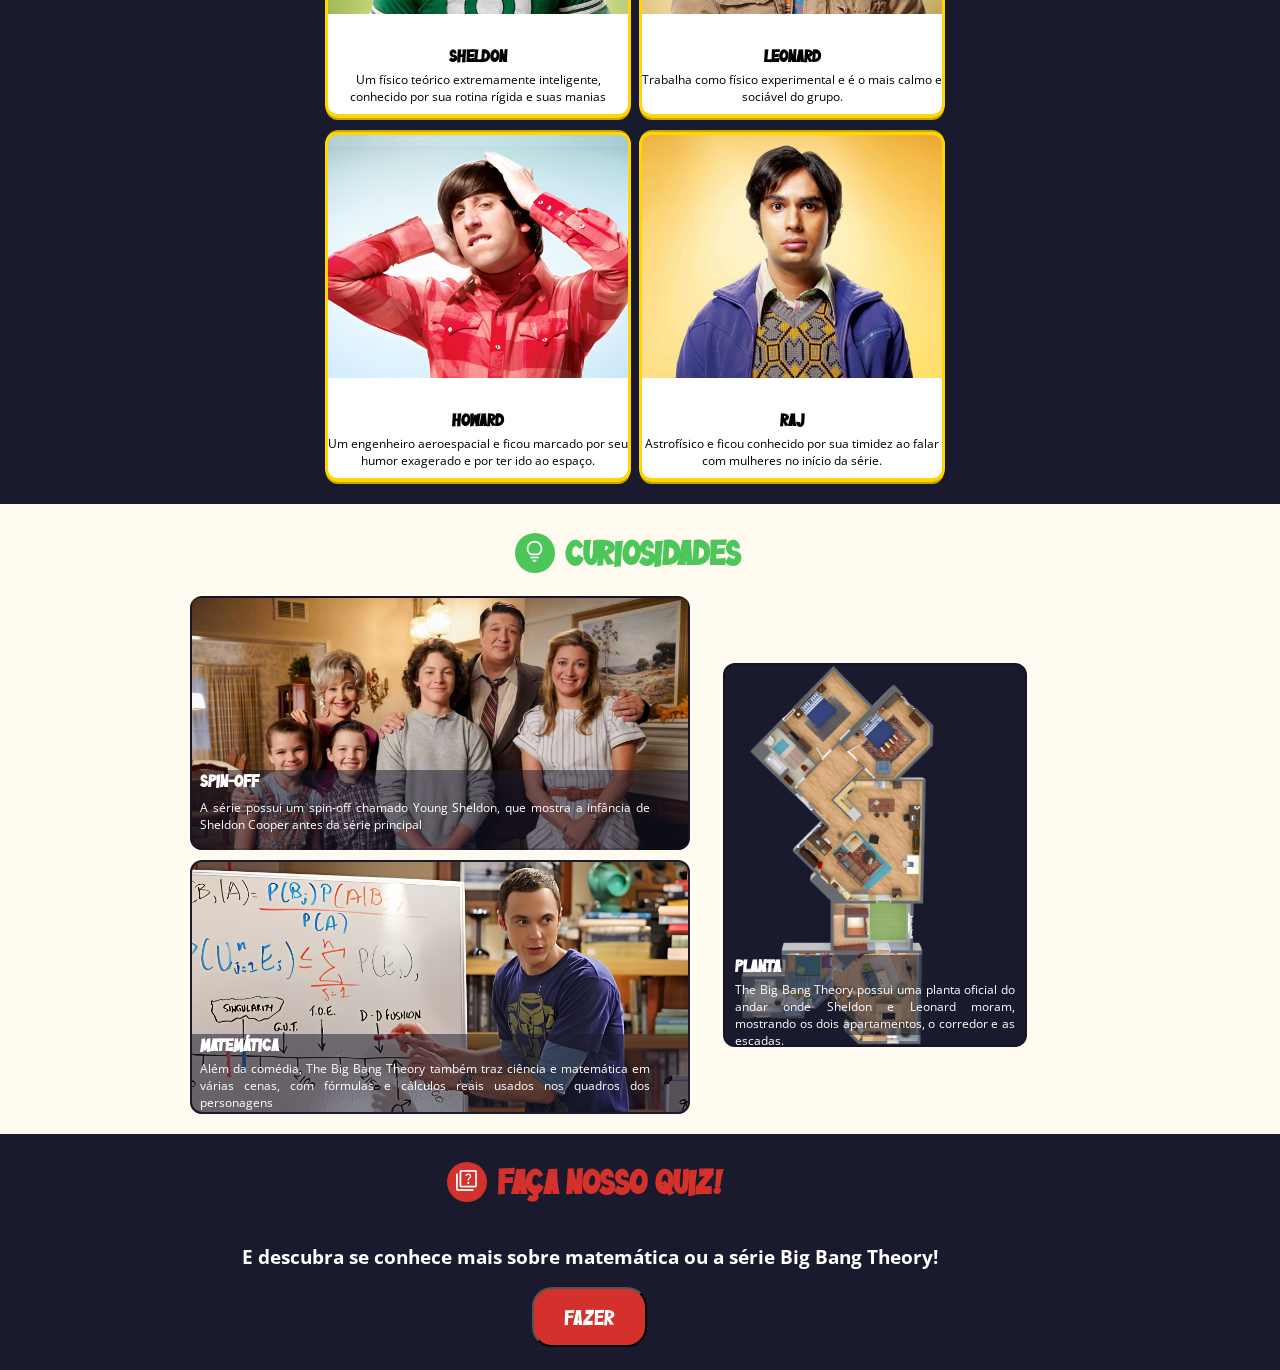
==== commit c8240d1a: "BBT finalizado" ====
--- a/web-data-viz/public/index.html
+++ b/web-data-viz/public/index.html
@@ -28,10 +28,7 @@
                     <a href="#curiosidades">Curiosidades</a>
                 </li>
                 <li>
-                    <a href="#">Matemática</a>
-                </li>
-                <li>
-                    <a href="#">Quiz</a>
+                    <a href="#quiz">Quiz</a>
                 </li>
                 <li>
                     <a href="login.html"><button>Login!</button></a>
@@ -48,16 +45,16 @@
 
     <div class="cor-clara">
         <div id="sobre">
-            
-            <div class="container1">
-                
+
+            <div class="container1">
+
                 <div class="sobre-texto">
                     <div class="comeco-texto">
-                <div class="div-icons laranja">
-                    <span class="material-symbols-outlined">info</span>
-                </div>
-                <h1>Sobre a série</h1>
-            </div>
+                        <div class="div-icons laranja">
+                            <span class="material-symbols-outlined">info</span>
+                        </div>
+                        <h1>Sobre a série</h1>
+                    </div>
                     <span>Criada por Chuck Lorre e Bill Prady, a série estreou na CBS como uma aposta arriscada:
                         transformar
                         nerds, convenções de quadrinhos e referências científicas em comédia de massa. O resultado foi
@@ -102,20 +99,121 @@
         </div>
     </div>
 
-    <div>
-        <h1>Faça nosso quiz!</h1>
-    </div>
-
-    <div id="cientistas">
-        <h1>Os cientistas</h1>
-        <div>Sheldon Cooper</div>
-        <div>Leonard Hofstadter</div>
-        <div>Howard Wolowitz</div>
-        <div>Raj Koothrappali</div>
-    </div>
-
-    <div id="curiosidades">
-        <h1>Curiosidades</h1>
+    <div class="cor-escura">
+        <div id="cientistas">
+
+            <div class="container1">
+
+                <div class="sobre-texto">
+                    <div class="comeco-textoCentro">
+                        <div class="div-icons amarelo">
+                            <span class="material-symbols-outlined">person</span>
+                        </div>
+                        <h1>Os cientistas</h1>
+                    </div>
+                </div>
+            </div>
+
+            <div class="personagens">
+                <div class="personagem">
+                    <img src="assets/img/sheldon.png" alt="">
+                    <div id="conteudo">
+                        <h4>Sheldon</h4>
+                        <span>Um físico teórico extremamente inteligente, conhecido por sua rotina rígida e suas
+                            manias</span>
+                    </div>
+                </div>
+                <div class="personagem">
+                    <img src="assets/img/leonard.png" alt="">
+                    <div id="conteudo">
+                        <h4>Leonard</h4>
+                        <span>Trabalha como físico experimental e é o mais calmo e sociável do grupo.</span>
+                    </div>
+                </div>
+                <div class="personagem">
+                    <img src="assets/img/howard.png" alt="">
+                    <div id="conteudo">
+                        <h4>Howard</h4>
+                        <span>Um engenheiro aeroespacial e ficou marcado por seu humor exagerado e por ter ido ao
+                            espaço.</span>
+                    </div>
+                </div>
+                <div class="personagem">
+                    <img src="assets/img/raj.png" alt="">
+                    <div id="conteudo">
+                        <h4>Raj</h4>
+                        <span>Astrofísico e ficou conhecido por sua timidez ao falar com mulheres no início da
+                            série.</span>
+                    </div>
+                </div>
+            </div>
+        </div>
+    </div>
+
+    <div class="cor-clara">
+        <div id="curiosidades">
+
+            <div class="container1">
+
+                <div class="sobre-texto">
+                    <div class="comeco-texto-Centro">
+                        <div class="div-icons verde">
+                            <span class="material-symbols-outlined">lightbulb</span>
+                        </div>
+                        <h1>Curiosidades</h1>
+                    </div>
+                </div>
+            </div>
+
+            <div class="curiosidades1">
+                <div class="curiosidade">
+                    <div id="texto">
+                        <h4>Spin-off</h4>
+                        <span>A série possui um spin-off chamado Young Sheldon, que mostra a infância de Sheldon Cooper
+                            antes da série principal</span>
+                    </div>
+                </div>
+                <div class="curiosidade1">
+                    <div id="texto">
+                        <h4>Matemática</h4>
+                        <span>Além da comédia, The Big Bang Theory também traz ciência e matemática em várias cenas, com
+                            fórmulas e cálculos reais usados nos quadros dos personagens</span>
+                    </div>
+                </div>
+                <div class="curiosidade2">
+                    <div id="texto1">
+                        <h4>Planta</h4>
+                        <span>The Big Bang Theory possui uma planta oficial do andar onde Sheldon e Leonard moram,
+                            mostrando os dois apartamentos, o corredor e as escadas.</span>
+                    </div>
+                </div>
+            </div>
+        </div>
+    </div>
+
+    <div class="cor-escura">
+        <div id="quiz">
+
+            <div class="container1">
+
+                <div class="sobre-texto">
+                    <div class="comeco-textoCentro">
+                        <div class="div-icons vermelho">
+                            <span class="material-symbols-outlined">quiz</span>
+                        </div>
+                        <h1>Faça nosso quiz!</h1>
+                    </div>
+                </div>
+            </div>
+
+            <div class="quizes">
+                <h3>E descubra se conhece mais sobre matemática ou a
+                    série Big Bang Theory!
+                </h3>
+                <button><a href="login.html">Fazer</a>
+                </button>
+            </div>
+        </div>
     </div>
 
 </body>
--- a/web-data-viz/public/style/style.css
+++ b/web-data-viz/public/style/style.css
@@ -68,6 +68,7 @@
     font-size: 18px;
     border: none;
     border-radius: 15px;
+    cursor: pointer;
 }
 
 .inicio-banner {
@@ -103,6 +104,13 @@
     flex-direction: column;
 }
 
+.cor-escura {
+    display: flex;
+    justify-content: center;
+    align-items: center;
+    flex-direction: column;
+}
+
 #sobre {
     padding-top: 0.5%;
 }
@@ -113,8 +121,24 @@
     color: #ed7628;
 }
 
+#cientistas {
+    padding-top: 0.5%;
+}
+
+#cientistas h1 {
+    display: flex;
+    justify-content: center;
+    color: #ffd600;
+}
+
 .comeco-texto {
     display: flex;
+}
+
+.comeco-textoCentro {
+    display: flex;
+    justify-content: center;
+    margin-right: 10px;
 }
 
 .div-icons {
@@ -139,6 +163,8 @@
   font-family: 'Material Symbols Outlined';
   display: inline-block;
   white-space: nowrap;
+  margin-left: 19px;
+  margin-top: 8px;
 }
 
 .container1 {
@@ -182,6 +208,63 @@
     border-radius: 5px;
     width: 220px;
     background-color: white;
+}
+
+.personagens {
+    display: flex;
+    justify-content: center;
+    align-items: center;
+    flex-wrap: wrap;
+    width: 800px;
+    margin-bottom: 10px;
+}
+
+.personagens h4 {
+    color: #1a1a2e;
+}
+
+.personagens span {
+    color: #1a1a2e;
+    font-family: "Open sans";
+    font-size: 12px;
+    margin-top: -16px;
+}
+
+#conteudo {
+    display: flex;
+    justify-content: center;
+    align-items: center;
+    text-align: center;
+    flex-direction: column;
+    background-color: white;
+    position: absolute;
+    width: 300px;
+    height: 100px;
+    margin-top: 246px;
+    border-bottom-left-radius: 12px;
+    border-bottom-right-radius: 12px;
+    border-bottom: solid 3.8px #ffd600;
+    border-right: solid 3.8px #ffd600;
+    border-left: solid 3.8px #ffd600;
+}
+
+.personagem {
+    display: flex;
+    flex-direction: column;
+    align-items: center;
+    margin-right: 10px;
+    border: 2px solid #00000038;
+    border-radius: 12px;
+    width: 300px;
+    height: 350px;
+    background-color: #ffd600;
+    margin-bottom: 10px;
+}
+
+.personagem img {
+    width: 300px;
+    border: solid 3.8px #ffd600;
+    border-radius: 12px;
 }
 
 .div-icons-card {
@@ -235,4 +318,193 @@
 .sobre-img img {
     width: 160px;
     margin-left: 30px;
+}
+
+#curiosidades {
+    padding-top: 0.5%;
+    margin-right: 100px;
+}
+
+#curiosidades h1 {
+    display: flex;
+    justify-content: center;
+    color: #4cc659;
+}
+
+.personagens h4 {
+    color: #000000;
+}
+
+.personagens span {
+    color: #000000;
+    font-family: "Open sans";
+    font-size: 12px;
+    margin-top: -16px;
+}
+
+.curiosidade {
+    display: flex;
+    flex-direction: column;
+    align-items: center;
+    margin-right: 10px;
+    border: 2px solid #00000038;
+    border-radius: 12px;
+    width: 700px;
+    height: 250px;
+    background-color: #1a1a2e;
+    margin-bottom: 10px;
+    margin-right: 300px;
+    background-image: url('../assets/img/young.png');
+    background-size: cover;
+    background-repeat: no-repeat;
+    background-clip: inherit;
+}
+
+.curiosidade1 {
+    display: flex;
+    flex-direction: column;
+    align-items: center;
+    margin-right: 10px;
+    border: 2px solid #00000038;
+    border-radius: 12px;
+    border: solid 2px #1a1a2e;
+    width: 700px;
+    height: 250px;
+    background-color: #1a1a2e;
+    margin-bottom: 10px;
+    margin-right: 300px;
+    background-image: url('../assets/img/matematica.png');
+    background-size: cover;
+    background-repeat: no-repeat;
+    background-clip: inherit;
+}
+
+.curiosidade2 {
+    display: flex;
+    flex-direction: column;
+    align-items: center;
+    margin-right: 10px;
+    border: 2px solid #00000038;
+    border-radius: 12px;
+    width: 300px;
+    height: 380px;
+    background-color: #1a1a2e;
+    margin-bottom: 10px;
+    position: absolute;
+    margin-left: 580px;
+    background-image: url('../assets/img/planta.png');
+    background-size: contain;
+    background-repeat: no-repeat;
+    background-clip: inherit;
+}
+
+#texto {
+    flex-direction: column;
+    background-color: #1a1a2e82;
+    position: absolute;
+    width: 500px;
+    height: 80px;
+    margin-top: 172px;
+    border-bottom-left-radius: 12px;
+    border-bottom-right-radius: 12px;
+}
+
+#texto h4 {
+    color: #ffffff;
+    display: inline-block;
+    width: 450px;  
+    margin-left: 10px;
+    margin-top: -1px;
+}
+
+#texto span {
+    color: #ffffff;
+    display: inline-block;
+    width: 450px;  
+    margin-left: 10px;
+}
+
+#texto1 {
+    flex-direction: column;
+    background-color: #1a1a2e82;
+    position: absolute;
+    width: 300px;
+    height: 80px;
+    margin-top: 290px;
+    border-bottom-left-radius: 12px;
+    border-bottom-right-radius: 12px;
+}
+
+#texto1 h4 {
+    color: #ffffff;
+    display: inline-block;
+    width: 280px;  
+    margin-left: 10px;
+    margin-top: -1px;
+}
+
+#texto1 span {
+    color: #ffffff;
+    display: inline-block;
+    width: 280px;  
+    margin-left: 10px;
+}
+
+.curiosidades1 {
+    display: flex;
+    justify-content: center;
+    align-items: center;
+    flex-wrap: wrap;
+    width: 800px;
+    margin-bottom: 10px;
+}
+
+.curiosidades1 h4 {
+    color: #1a1a2e;
+}
+
+.curiosidades1 span {
+    color: #1a1a2e;
+    font-family: "Open sans";
+    font-size: 12px;
+    margin-top: -16px;
+}
+
+.comeco-texto-Centro {
+    display: flex;
+    justify-content: center;
+    margin-right: 10px;
+    margin-left: 85px;
+}
+
+#quiz {
+    padding-top: 0.5%;
+    margin-right: 100px;
+    padding-bottom: 1.8%;
+}
+
+#quiz h1 {
+    display: flex;
+    justify-content: center;
+    color: #d5312c;
+}
+
+#quiz h3 {
+    font-family: "Open sans";
+}
+
+#quiz button {
+    padding: 15px;
+    padding-left: 30px;
+    padding-right: 30px;
+    border-radius: 20px;
+    background-color: #d5312c;
+    font-family: "Bazinga";
+    font-size: 20px;
+    margin-left: 290px;
+}
+
+#quiz button a {
+    text-decoration: none;
+    color: #ffffff;
 }
